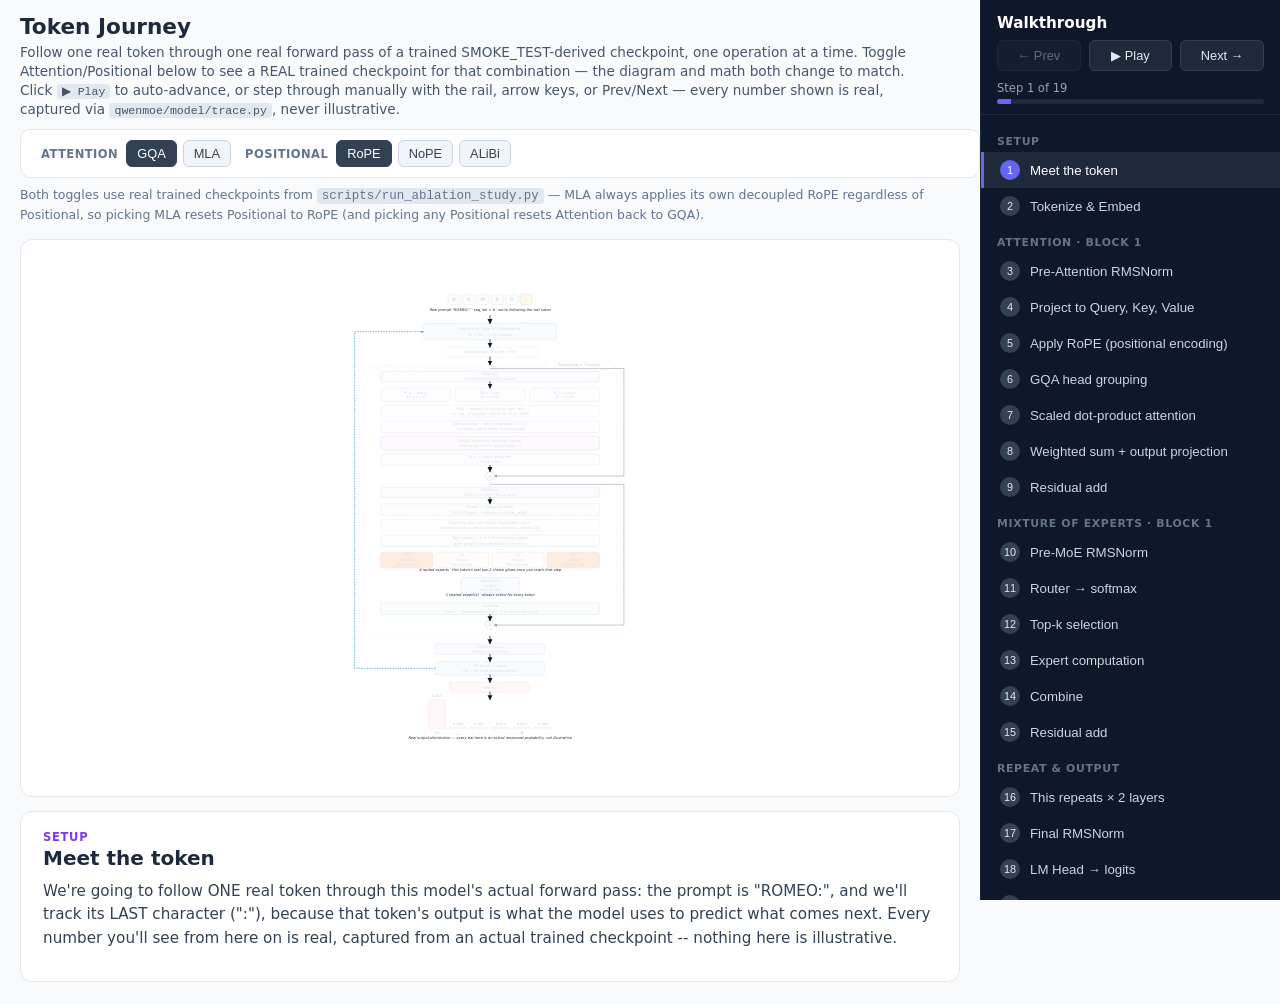
==== token_journey/index.html @ 177bfc70 "Initial commit: Qwen-style MoE model from scratch Implements a small Qwen-style Mixture-of-Experts t" ====
<!DOCTYPE html>
<html lang="en">
<head>
<meta charset="UTF-8">
<meta name="viewport" content="width=device-width, initial-scale=1.0">
<title>Token Journey — QwenMoE Forward Pass Walkthrough</title>
<link rel="stylesheet" href="lib/katex.min.css">
<link rel="stylesheet" href="css/style.css">
</head>
<body>

<header>
  <h1>Token Journey</h1>
  <p class="subtitle">
    Follow one real token through one real forward pass of a trained SMOKE_TEST-derived checkpoint,
    one operation at a time. Toggle Attention/Positional below to see a REAL trained checkpoint for
    that combination — the diagram and math both change to match. Click <code>&#9654; Play</code> to
    auto-advance, or step through manually with the rail, arrow keys, or Prev/Next — every number
    shown is real, captured via <code>qwenmoe/model/trace.py</code>, never illustrative.
  </p>
</header>

<div id="controls">
  <div class="ctrl-group" data-key="attention">
    <span class="ctrl-label">Attention</span>
    <button data-value="gqa">GQA</button>
    <button data-value="mla">MLA</button>
  </div>
  <div class="ctrl-group" data-key="positional">
    <span class="ctrl-label">Positional</span>
    <button data-value="rope">RoPE</button>
    <button data-value="nope">NoPE</button>
    <button data-value="alibi">ALiBi</button>
  </div>
</div>
<p class="axis-note">Both toggles use real trained checkpoints from <code>scripts/run_ablation_study.py</code> —
  MLA always applies its own decoupled RoPE regardless of Positional, so picking MLA resets Positional
  to RoPE (and picking any Positional resets Attention back to GQA).</p>

<div class="main-col">
  <div id="diagram-wrap">
    <svg id="diagram" viewBox="0 0 1000 700" preserveAspectRatio="xMidYMid meet"></svg>
  </div>

  <div class="narrative-card" aria-live="polite">
    <div class="chapter" id="step-chapter"></div>
    <h2 id="step-title"></h2>
    <p class="narrative" id="step-narrative"></p>
    <div class="formula-box" id="step-formula"></div>
    <div class="real-panel" id="step-real"></div>
    <button id="deepdive-btn" class="deepdive-btn" type="button" aria-controls="deepdive-panel" aria-expanded="false" style="display:none">&#128269; Zoom into the math</button>
    <div class="deepdive-panel" id="deepdive-panel" style="display:none"></div>
  </div>
</div>

<aside class="rail" aria-label="Walkthrough navigation">
  <div class="rail-header">
    <h3>Walkthrough</h3>
    <div class="rail-controls">
      <button id="prev-btn" type="button" title="Previous (Left arrow)">&#8592; Prev</button>
      <button id="play-btn" type="button" title="Play / Pause">&#9654; Play</button>
      <button id="next-btn" type="button" title="Next (Right arrow / space)">Next &#8594;</button>
    </div>
    <div class="progress-label" id="progress-label">Step 1</div>
    <div class="progress-track"><div class="progress-fill" id="progress-fill"></div></div>
  </div>
  <div id="rail-steps"></div>
</aside>

<script src="lib/d3.min.js"></script>
<script src="lib/katex.min.js"></script>
<script src="data/trace.js"></script>
<script src="js/store.js"></script>
<script src="js/diagram.js"></script>
<script src="js/camera.js"></script>
<script src="js/steps.js"></script>
<script src="js/render-token.js"></script>
<script src="js/matrix-viz.js"></script>
<script src="js/deep-dive.js"></script>
<script src="js/app.js"></script>
</body>
</html>
---- token_journey/css/style.css ----
/* token_journey/css/style.css */
:root {
  --ink: #1e293b;
  --bg: #f8fafc;
  --rail-w: 300px;
}
* { box-sizing: border-box; }
html, body { margin: 0; padding: 0; background: var(--bg); color: var(--ink); font-family: 'Segoe UI', system-ui, -apple-system, sans-serif; }

header {
  padding: 14px 20px 10px;
  margin-right: var(--rail-w);
}
header h1 { margin: 0 0 4px; font-size: 1.35rem; }
header .subtitle { margin: 0; color: #475569; font-size: 0.85rem; max-width: 900px; line-height: 1.4; }
header .subtitle code { background: #e2e8f0; padding: 1px 5px; border-radius: 4px; font-size: 0.85em; }

#controls {
  display: flex; flex-wrap: wrap; gap: 14px; align-items: center;
  background: #fff; border: 1px solid #e2e8f0; border-radius: 10px;
  padding: 10px 20px; margin: 0 var(--rail-w) 0 20px;
}
.ctrl-group { display: flex; align-items: center; gap: 6px; }
.ctrl-label { font-size: 0.72rem; text-transform: uppercase; letter-spacing: 0.04em; color: #64748b; font-weight: 600; margin-right: 2px; }
.ctrl-group button {
  border: 1px solid #cbd5e1; background: #f1f5f9; color: #334155;
  padding: 5px 10px; border-radius: 6px; font-size: 0.8rem; cursor: pointer;
  transition: background 0.15s, color 0.15s, border-color 0.15s;
}
.ctrl-group button:hover { background: #e2e8f0; }
.ctrl-group button.active { background: #334155; color: #fff; border-color: #334155; }
.axis-note {
  font-size: 0.78rem; color: #64748b; margin: 8px 20px 10px; line-height: 1.5;
  margin-right: var(--rail-w);
}
.axis-note code { background: #e2e8f0; padding: 1px 5px; border-radius: 4px; }

.node.note-good rect { fill: #f0fdf4; stroke: #16a34a; stroke-dasharray: 3 3; }

.main-col {
  margin-right: var(--rail-w);
  padding: 4px 20px 24px;
  display: flex;
  flex-direction: column;
  gap: 14px;
}

#diagram-wrap {
  background: #fff;
  border: 1px solid #e2e8f0;
  border-radius: 12px;
  overflow: hidden;
  height: 62vh;
  min-height: 380px;
}
svg#diagram { width: 100%; height: 100%; display: block; }
svg#diagram text { font-family: 'Segoe UI', system-ui, sans-serif; fill: var(--ink); }
.caption { font-size: 12.5px; fill: #64748b; font-style: italic; }

#viewport { transition: none; } /* d3 drives the transform via .transition() */

.node rect { stroke-width: 1.6; transition: opacity 0.35s ease, filter 0.35s ease; }
.node.token rect { fill: #f1f5f9; stroke: #64748b; }
.node.token.token-target rect { fill: #fde68a; stroke: #b45309; stroke-width: 2.4; }
.node.embed rect { fill: #e0f2fe; stroke: #0284c7; stroke-width: 2; }
.node.plain rect { fill: #ffffff; stroke: #94a3b8; }
.node.norm rect { fill: #eef2ff; stroke: #4f46e5; }
.node.attn-main rect { fill: #f3e8ff; stroke: #7c3aed; stroke-width: 2; }
.node.attn-sub rect { fill: #faf5ff; stroke: #a855f7; }
.node.pos-note rect { fill: #fdf4ff; stroke: #c026d3; stroke-dasharray: 4 3; }
.node.router-note rect { fill: #f0fdfa; stroke: #0d9488; }
.node.combine rect { fill: #ecfdf5; stroke: #059669; stroke-width: 2; }
.node.expert.routed rect { fill: #fff7ed; stroke: #ea580c; }
.node.expert.routed.chosen rect { fill: #fb923c; stroke: #9a3412; }
.node.expert.routed.chosen { animation: glow 1.3s ease-in-out infinite; }
.node.expert.shared rect { fill: #dbeafe; stroke: #2563eb; stroke-width: 2; }
.node.output rect { fill: #ffe4e6; stroke: #e11d48; }
.node.plus circle { fill: #ffffff; stroke: #0f172a; stroke-width: 2; }
.node.plus text { fill: #0f172a; }
.outbar { fill: #fecdd3; stroke: #e11d48; }

.repeat-container { fill: none; stroke: #94a3b8; stroke-width: 2; stroke-dasharray: 9 6; }
.ghost { fill: none; stroke: #cbd5e1; stroke-width: 1.4; stroke-dasharray: 6 5; }
.repeat-tab { fill: #fff; stroke: #94a3b8; }
.skip-line, .tie-line { fill: none; stroke: #94a3b8; stroke-width: 2; }
.tie-line { stroke: #0284c7; stroke-dasharray: 5 4; }
.flow-arrow { stroke: #0f172a; stroke-width: 2.5; stroke-linecap: round; }

[data-focus] { opacity: 1; }
[data-focus].dimmed { opacity: 0.16; }
[data-focus].focused .node rect,
[data-focus].focused rect,
[data-focus].focused circle {
  filter: drop-shadow(0 0 8px rgba(37, 99, 235, 0.55));
  animation: focus-breathe 1.8s ease-in-out infinite;
}
.flow-arrow.focused,
[data-focus].focused .flow-arrow { stroke-dasharray: 8 7; animation: flow-dash 0.9s linear infinite; }

@keyframes glow {
  0%, 100% { filter: drop-shadow(0 0 0 rgba(234, 88, 12, 0)); }
  50% { filter: drop-shadow(0 0 8px rgba(234, 88, 12, 0.9)); }
}

/* ---- Narrative card ---- */
.narrative-card {
  background: #fff;
  border: 1px solid #e2e8f0;
  border-radius: 12px;
  padding: 18px 22px;
}
.narrative-card .chapter { font-size: 0.72rem; text-transform: uppercase; letter-spacing: 0.06em; color: #7c3aed; font-weight: 700; }
.narrative-card h2 { margin: 2px 0 10px; font-size: 1.25rem; }
.narrative-card .narrative { margin: 0 0 12px; line-height: 1.55; color: #334155; font-size: 0.95rem; }
.narrative-card.step-enter > .chapter { animation: stage-in 0.32s ease-out both; }
.narrative-card.step-enter > h2 { animation: stage-in 0.36s 40ms ease-out both; }
.narrative-card.step-enter > .narrative { animation: stage-in 0.4s 80ms ease-out both; }
.narrative-card.step-enter > .formula-box,
.narrative-card.step-enter > .real-panel,
.narrative-card.step-enter > .deepdive-btn { animation: stage-in 0.42s 120ms ease-out both; }
.formula-box { background: #f8fafc; border: 1px solid #e2e8f0; border-radius: 8px; padding: 12px 16px; margin-bottom: 12px; overflow-x: auto; }
.real-panel { background: #eef2ff; border: 1px solid #c7d2fe; border-radius: 8px; padding: 10px 14px; }
.real-label { font-size: 0.75rem; color: #4338ca; font-weight: 700; margin-bottom: 6px; text-transform: uppercase; letter-spacing: 0.03em; }
.real-note { font-size: 0.82rem; color: #4338ca; margin-top: 6px; }

.real-vec { display: flex; flex-wrap: wrap; gap: 6px; margin-bottom: 8px; }
.chip { background: #fff; border: 1px solid #c7d2fe; border-radius: 6px; padding: 4px 8px; font-size: 0.78rem; display: flex; flex-direction: column; align-items: center; min-width: 44px; }
.chip-idx { font-size: 0.68rem; color: #6366f1; font-weight: 700; }
.chip-val { font-family: 'SF Mono', Consolas, monospace; }
.chip-more { color: #64748b; font-style: italic; }

.heatmap { display: flex; flex-direction: column; gap: 4px; }
.heat-row { display: flex; align-items: center; gap: 4px; font-size: 0.72rem; }
.heat-head { width: 46px; color: #64748b; flex-shrink: 0; }
.heat-cell { width: 28px; height: 24px; display: inline-flex; align-items: center; justify-content: center; border-radius: 4px; border: 1px solid rgba(0,0,0,0.08); color: #1e293b; font-weight: 600; }

.topk-list { display: flex; gap: 10px; flex-wrap: wrap; }
.topk-item { background: #fff7ed; border: 1px solid #ea580c; border-radius: 8px; padding: 6px 12px; display: flex; flex-direction: column; align-items: center; }
.topk-expert { font-weight: 700; color: #9a3412; }
.topk-weight { font-size: 0.78rem; color: #7c2d12; }

.prob-bars { display: flex; align-items: flex-end; gap: 10px; height: 64px; }
.prob-bar-wrap { display: flex; flex-direction: column; align-items: center; gap: 4px; font-size: 0.72rem; color: #4338ca; }
.prob-bar { width: 20px; background: #6366f1; border-radius: 3px 3px 0 0; }

/* ---- Deep-dive: real matrix multiplication / elementwise animations ---- */
.deepdive-btn {
  margin-top: 10px;
  background: #4338ca; color: #fff; border: none; border-radius: 8px;
  padding: 9px 16px; font-size: 0.85rem; cursor: pointer; font-weight: 600;
}
.deepdive-btn:hover { background: #3730a3; }
.deepdive-btn:focus-visible,
.mm-controls button:focus-visible,
.expert-tabs button:focus-visible,
.rail-controls button:focus-visible,
.rail-step:focus-visible { outline: 3px solid #f59e0b; outline-offset: 2px; }

.deepdive-panel {
  margin-top: 12px;
  background: #0f172a;
  color: #e2e8f0;
  border-radius: 10px;
  padding: 18px 20px;
  overflow-x: auto;
  line-height: 1.5;
  container-type: inline-size;
  animation: panel-enter 0.35s cubic-bezier(0.22, 1, 0.36, 1) both;
}
.deepdive-panel > div + div { margin-top: 20px; padding-top: 20px; border-top: 1px dashed #1e293b; }

/* KaTeX renders white-on-transparent by default; retint for the dark panel */
.deepdive-panel .katex { color: #e0e7ff; font-size: 1.05em; }
.deepdive-panel .mm-detail .katex { color: #fde68a; font-size: 1rem; }

.mm-formula-line { margin-bottom: 14px; overflow-x: auto; animation: stage-in 0.4s ease-out both; }
.mm-flow { display: flex; align-items: flex-start; gap: 20px; flex-wrap: wrap; margin-bottom: 14px; }
.mm-block { display: flex; flex-direction: column; gap: 6px; max-width: 100%; animation: stage-in 0.4s 0.08s ease-out both; }
.mm-label {
  font-size: 0.74rem; color: #94a3b8; font-weight: 700;
  text-transform: uppercase; letter-spacing: 0.03em;
}
.mm-dim { color: #64748b; font-weight: 400; text-transform: none; letter-spacing: 0; }
.mm-op { font-size: 1.4rem; color: #818cf8; font-weight: 700; align-self: center; margin-top: 18px; }

.mm-vec { display: flex; gap: 4px; flex-wrap: nowrap; }
.mm-mat { display: grid; gap: 3px; }
.mm-mat-row { display: contents; }
.mm-cell {
  flex-shrink: 0;
  background: #1e293b; border: 1px solid #334155; border-radius: 4px;
  font-size: 0.78rem; font-family: 'SF Mono', 'Consolas', monospace;
  font-variant-numeric: tabular-nums;
  padding: 6px 4px; text-align: right; color: #cbd5e1;
}
.mm-cell.hi-col { background: #4338ca; border-color: #818cf8; color: #fff; animation: column-pulse 0.5s ease-out both; }
.mm-cell.active { background: #ea580c; border-color: #fdba74; color: #fff; font-weight: 700; animation: result-pop 0.45s ease-out both; }
.mm-more { font-size: 0.72rem; color: #64748b; font-style: italic; min-height: 1.2em; }
.mm-detail {
  background: #1e293b; border-radius: 8px; padding: 12px 16px;
  margin-bottom: 12px; overflow-x: auto;
}
.mm-note {
  font-size: 0.85rem; color: #cbd5e1; background: #1e293b;
  border-radius: 8px; padding: 10px 14px; margin-bottom: 12px; line-height: 1.55;
}
.mm-note b, .mm-note strong { color: #fbbf24; }
.mm-controls { display: flex; align-items: center; gap: 10px; flex-wrap: wrap; }
.mm-controls button {
  background: #1e293b; color: #e2e8f0; border: 1px solid #334155;
  border-radius: 6px; padding: 6px 12px; font-size: 0.8rem; cursor: pointer;
  font-weight: 600;
}
.mm-controls button:hover { background: #334155; border-color: #6366f1; }
.mm-status { font-size: 0.78rem; color: #94a3b8; font-variant-numeric: tabular-nums; }

.ew-flow { display: flex; align-items: flex-start; gap: 22px; flex-wrap: wrap; row-gap: 20px; }
.ew-step {
  display: flex; flex-direction: column; gap: 6px;
  animation: stage-in 0.42s calc(var(--stage, 0) * 90ms) ease-out both;
}
.ew-label {
  font-size: 0.74rem; color: #94a3b8; font-weight: 700;
  text-transform: uppercase; letter-spacing: 0.03em;
}
.ew-arrow { font-size: 1.4rem; color: #818cf8; font-weight: 700; align-self: center; margin-top: 18px; }

.rl-rows { display: flex; flex-direction: column; gap: 6px; }
.rl-row { display: flex; align-items: center; gap: 10px; padding: 4px 6px; border-radius: 6px; animation: stage-in 0.4s calc(var(--stage, 0) * 70ms) ease-out both; }
.rl-row.rl-target { background: rgba(99, 102, 241, 0.25); border: 1px solid #6366f1; }
.rl-tok { width: 24px; text-align: center; font-weight: 700; color: #fbbf24; }

.gqa-grid { display: grid; grid-template-columns: repeat(auto-fit, minmax(245px, 1fr)); gap: 12px; }
.gqa-card {
  min-width: 0; background: #111c31; border: 1px solid #334155;
  border-radius: 8px; padding: 12px; overflow-x: auto;
  animation: stage-in 0.42s calc(var(--stage, 0) * 90ms) ease-out both;
}
.gqa-card .mm-label { margin-top: 9px; }
.gqa-route { display: flex; align-items: center; justify-content: space-between; gap: 8px; color: #e0e7ff; }
.gqa-route span { color: #94a3b8; font-size: 0.76rem; text-transform: uppercase; }

.topk-grid { display: grid; grid-template-columns: repeat(auto-fit, minmax(120px, 1fr)); gap: 10px; }
.topk-card {
  display: flex; flex-direction: column; gap: 3px; position: relative;
  background: #111c31; border: 1px solid #334155; border-radius: 8px; padding: 12px;
  animation: stage-in 0.42s calc(var(--stage, 0) * 90ms) ease-out both;
}
.topk-card.selected { background: #312e18; border-color: #f59e0b; color: #fef3c7; }
.topk-card.skipped { opacity: 0.58; }
.topk-rank { color: #94a3b8; font-size: 0.7rem; text-transform: uppercase; letter-spacing: 0.03em; }
.topk-card.selected .topk-rank { color: #fbbf24; }

.expert-tabs { display: flex; gap: 8px; flex-wrap: wrap; }
.expert-tabs button {
  background: #1e293b; color: #cbd5e1; border: 1px solid #475569;
  border-radius: 6px; padding: 7px 12px; font: inherit; font-size: 0.8rem;
  font-weight: 700; cursor: pointer;
}
.expert-tabs button:hover { border-color: #818cf8; background: #273449; }
.expert-tabs button[aria-selected="true"] { background: #4f46e5; border-color: #818cf8; color: #fff; }
.expert-body > div + div { margin-top: 20px; padding-top: 20px; border-top: 1px dashed #334155; }
.math-stack > div + div { margin-top: 20px; padding-top: 20px; border-top: 1px dashed #334155; }

.sum-flow { display: flex; flex-direction: column; gap: 12px; }
.sum-row {
  background: #111c31; border-left: 3px solid #475569; border-radius: 0 8px 8px 0;
  padding: 10px 12px; overflow-x: auto;
  animation: stage-in 0.42s calc(var(--stage, 0) * 100ms) ease-out both;
}
.sum-row.result { border-left-color: #f97316; background: #251d1a; }

@keyframes panel-enter {
  from { opacity: 0; transform: translateY(8px); }
  to { opacity: 1; transform: translateY(0); }
}
@keyframes stage-in {
  from { opacity: 0; transform: translateY(7px); }
  to { opacity: 1; transform: translateY(0); }
}
@keyframes column-pulse {
  0% { box-shadow: 0 0 0 0 rgba(129, 140, 248, 0.65); }
  100% { box-shadow: 0 0 0 5px rgba(129, 140, 248, 0); }
}
@keyframes result-pop {
  0% { transform: scale(0.88); }
  70% { transform: scale(1.06); }
  100% { transform: scale(1); }
}
@keyframes focus-breathe {
  0%, 100% { filter: drop-shadow(0 0 4px rgba(37, 99, 235, 0.35)); }
  50% { filter: drop-shadow(0 0 11px rgba(37, 99, 235, 0.72)); }
}
@keyframes flow-dash { to { stroke-dashoffset: -15; } }

@container (max-width: 900px) {
  .mm-flow { flex-direction: column; flex-wrap: nowrap; gap: 8px; }
  .mm-op { align-self: flex-start; margin: 0 0 0 14px; line-height: 1; }
  .ew-flow { flex-direction: column; flex-wrap: nowrap; gap: 8px; }
  .ew-arrow { align-self: flex-start; margin: 0 0 0 16px; transform: rotate(90deg); line-height: 1; }
}

@media (prefers-reduced-motion: reduce) {
  *, *::before, *::after { scroll-behavior: auto !important; animation-duration: 0.01ms !important; animation-iteration-count: 1 !important; transition-duration: 0.01ms !important; }
}

/* ---- Right-side step rail ("animation bar") ---- */
.rail {
  position: fixed;
  top: 0; right: 0;
  width: var(--rail-w);
  height: 100vh;
  background: #0f172a;
  color: #e2e8f0;
  display: flex;
  flex-direction: column;
  border-left: 1px solid #1e293b;
}
.rail-header { padding: 14px 16px 10px; border-bottom: 1px solid #1e293b; }
.rail-header h3 { margin: 0 0 8px; font-size: 0.95rem; color: #fff; }
.rail-controls { display: flex; gap: 8px; margin-bottom: 10px; }
.rail-controls button {
  flex: 1;
  background: #1e293b;
  color: #e2e8f0;
  border: 1px solid #334155;
  border-radius: 6px;
  padding: 7px 8px;
  font-size: 0.8rem;
  cursor: pointer;
}
.rail-controls button:hover:not(:disabled) { background: #334155; }
.rail-controls button:disabled { opacity: 0.4; cursor: not-allowed; }
#play-btn.playing { background: #4f46e5; border-color: #4f46e5; }
.progress-label { font-size: 0.72rem; color: #94a3b8; margin-bottom: 4px; }
.progress-track { height: 5px; background: #1e293b; border-radius: 3px; overflow: hidden; }
.progress-fill { height: 100%; background: #6366f1; width: 0%; transition: width 0.3s ease; }

#rail-steps { flex: 1; overflow-y: auto; padding: 8px 0 16px; }
.rail-chapter { padding: 12px 16px 4px; font-size: 0.68rem; text-transform: uppercase; letter-spacing: 0.06em; color: #64748b; font-weight: 700; }
.rail-step {
  display: flex;
  align-items: center;
  gap: 10px;
  width: 100%;
  text-align: left;
  background: transparent;
  border: none;
  color: #cbd5e1;
  padding: 8px 16px;
  cursor: pointer;
  font-size: 0.83rem;
  border-left: 3px solid transparent;
}
.rail-step:hover { background: #1e293b; }
.rail-step.active { background: #1e293b; color: #fff; border-left-color: #6366f1; }
.rail-num {
  width: 20px; height: 20px; border-radius: 50%;
  background: #334155; color: #e2e8f0;
  display: inline-flex; align-items: center; justify-content: center;
  font-size: 0.68rem; flex-shrink: 0;
}
.rail-step.active .rail-num { background: #6366f1; color: #fff; }
.rail-step.active .rail-num { animation: result-pop 0.35s ease-out both; }

@media (max-width: 900px) {
  :root { --rail-w: 0px; }
  body { padding-bottom: 154px; }
  header { padding: 12px 14px 8px; }
  .main-col { padding: 4px 14px 18px; }
  #diagram-wrap { height: 48vh; min-height: 300px; }
  .rail {
    top: auto; bottom: 0; left: 0;
    width: 100%; height: 142px;
    border-left: 0; border-top: 1px solid #334155;
    box-shadow: 0 -8px 24px rgba(15, 23, 42, 0.18);
  }
  .rail-header { padding: 8px 12px 7px; }
  .rail-header h3 { display: none; }
  .rail-controls { margin-bottom: 6px; }
  .rail-controls button { padding: 6px 8px; }
  #rail-steps {
    display: flex; flex: none; gap: 6px;
    overflow-x: auto; overflow-y: hidden;
    padding: 7px 12px 10px;
    scroll-snap-type: x proximity;
  }
  .rail-chapter { display: none; }
  .rail-step {
    width: auto; min-width: 42px; height: 36px;
    justify-content: center; flex: 0 0 auto;
    padding: 6px; border-left: 0; border-bottom: 3px solid transparent;
    border-radius: 6px 6px 0 0; scroll-snap-align: center;
  }
  .rail-step.active { border-left-color: transparent; border-bottom-color: #818cf8; }
  .rail-title { display: none; }
  .rail-num { width: 22px; height: 22px; }
}
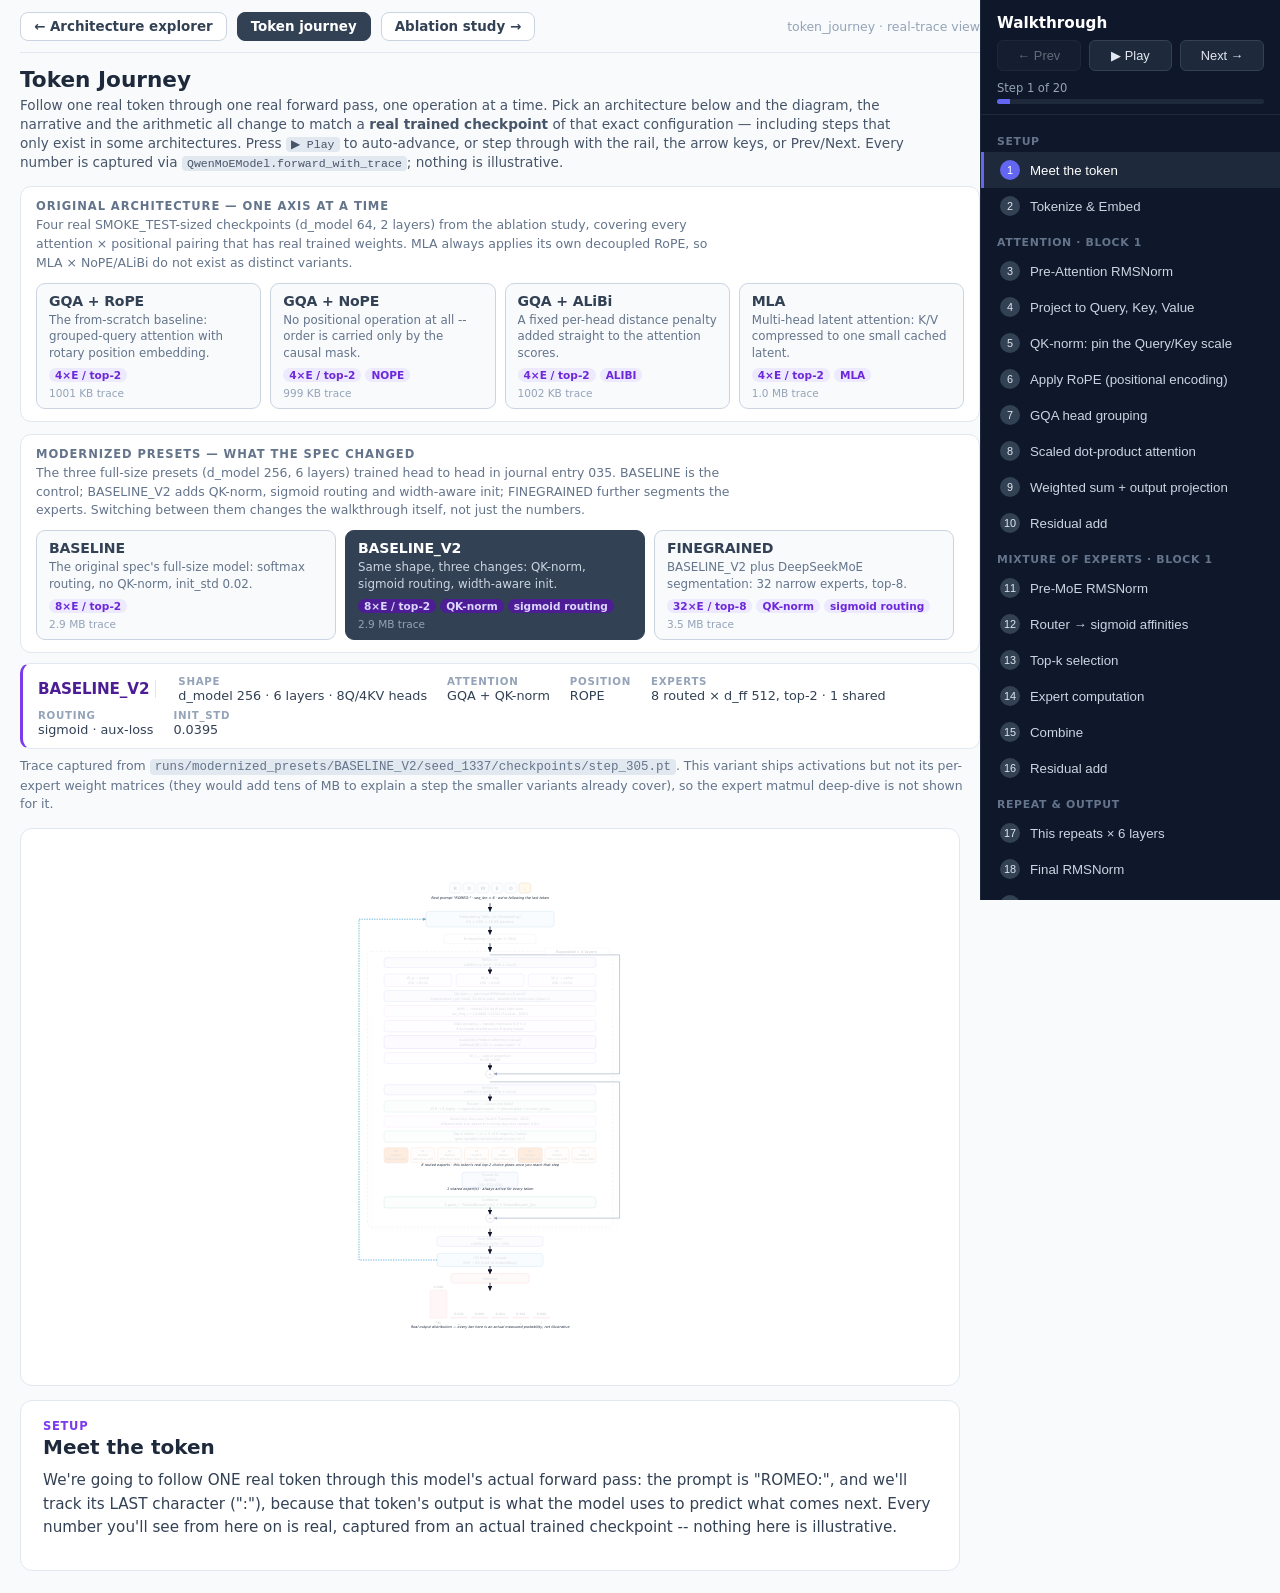
==== commit 43a2be9e: "moe-modernization: teach both visualizations the modernized model (journal 036) Both interactive pag" ====
--- a/token_journey/index.html
+++ b/token_journey/index.html
@@ -9,36 +9,34 @@
 </head>
 <body>
 
+<nav class="pagenav">
+  <a href="architecture.html">&larr; Architecture explorer</a>
+  <span class="here">Token journey</span>
+  <a href="../ablation_study/index.html">Ablation study &rarr;</a>
+  <span class="sep">token_journey &middot; real-trace view</span>
+</nav>
+
 <header>
   <h1>Token Journey</h1>
   <p class="subtitle">
-    Follow one real token through one real forward pass of a trained SMOKE_TEST-derived checkpoint,
-    one operation at a time. Toggle Attention/Positional below to see a REAL trained checkpoint for
-    that combination — the diagram and math both change to match. Click <code>&#9654; Play</code> to
-    auto-advance, or step through manually with the rail, arrow keys, or Prev/Next — every number
-    shown is real, captured via <code>qwenmoe/model/trace.py</code>, never illustrative.
+    Follow one real token through one real forward pass, one operation at a time. Pick an architecture
+    below and the diagram, the narrative and the arithmetic all change to match a
+    <strong>real trained checkpoint</strong> of that exact configuration — including steps that only
+    exist in some architectures. Press <code>&#9654; Play</code> to auto-advance, or step through with the
+    rail, the arrow keys, or Prev/Next. Every number is captured via
+    <code>QwenMoEModel.forward_with_trace</code>; nothing is illustrative.
   </p>
 </header>
 
-<div id="controls">
-  <div class="ctrl-group" data-key="attention">
-    <span class="ctrl-label">Attention</span>
-    <button data-value="gqa">GQA</button>
-    <button data-value="mla">MLA</button>
-  </div>
-  <div class="ctrl-group" data-key="positional">
-    <span class="ctrl-label">Positional</span>
-    <button data-value="rope">RoPE</button>
-    <button data-value="nope">NoPE</button>
-    <button data-value="alibi">ALiBi</button>
-  </div>
-</div>
-<p class="axis-note">Both toggles use real trained checkpoints from <code>scripts/run_ablation_study.py</code> —
-  MLA always applies its own decoupled RoPE regardless of Positional, so picking MLA resets Positional
-  to RoPE (and picking any Positional resets Attention back to GQA).</p>
+<div id="variant-picker"></div>
+
+<div id="arch-summary" aria-live="polite"></div>
+
+<p class="axis-note" id="variant-note"></p>
 
 <div class="main-col">
   <div id="diagram-wrap">
+    <div id="diagram-loading" class="loading-veil" hidden><span class="spinner"></span><span id="loading-text">Loading trace…</span></div>
     <svg id="diagram" viewBox="0 0 1000 700" preserveAspectRatio="xMidYMid meet"></svg>
   </div>
 
@@ -69,7 +67,7 @@
 
 <script src="lib/d3.min.js"></script>
 <script src="lib/katex.min.js"></script>
-<script src="data/trace.js"></script>
+<script src="data/manifest.js"></script>
 <script src="js/store.js"></script>
 <script src="js/diagram.js"></script>
 <script src="js/camera.js"></script>
--- a/token_journey/css/style.css
+++ b/token_journey/css/style.css
@@ -15,20 +15,94 @@
 header .subtitle { margin: 0; color: #475569; font-size: 0.85rem; max-width: 900px; line-height: 1.4; }
 header .subtitle code { background: #e2e8f0; padding: 1px 5px; border-radius: 4px; font-size: 0.85em; }
 
-#controls {
-  display: flex; flex-wrap: wrap; gap: 14px; align-items: center;
-  background: #fff; border: 1px solid #e2e8f0; border-radius: 10px;
-  padding: 10px 20px; margin: 0 var(--rail-w) 0 20px;
-}
-.ctrl-group { display: flex; align-items: center; gap: 6px; }
-.ctrl-label { font-size: 0.72rem; text-transform: uppercase; letter-spacing: 0.04em; color: #64748b; font-weight: 600; margin-right: 2px; }
-.ctrl-group button {
-  border: 1px solid #cbd5e1; background: #f1f5f9; color: #334155;
-  padding: 5px 10px; border-radius: 6px; font-size: 0.8rem; cursor: pointer;
-  transition: background 0.15s, color 0.15s, border-color 0.15s;
-}
-.ctrl-group button:hover { background: #e2e8f0; }
-.ctrl-group button.active { background: #334155; color: #fff; border-color: #334155; }
+/* ---- variant picker: one card per real trained checkpoint ---- */
+#variant-picker { margin: 4px 20px 0; margin-right: var(--rail-w); display: grid; gap: 12px; }
+.variant-family {
+  background: #fff; border: 1px solid #e2e8f0; border-radius: 11px; padding: 12px 15px;
+}
+.variant-family > h3 {
+  margin: 0 0 3px; font-size: 0.72rem; text-transform: uppercase;
+  letter-spacing: 0.08em; color: #64748b; font-weight: 700;
+}
+.vf-note { margin: 0 0 10px; font-size: 0.78rem; color: #64748b; line-height: 1.5; max-width: 88ch; }
+.variant-cards { display: flex; flex-wrap: wrap; gap: 9px; }
+.variant-card {
+  flex: 1 1 190px; max-width: 300px; text-align: left; cursor: pointer;
+  display: flex; flex-direction: column; gap: 3px;
+  border: 1px solid #cbd5e1; background: #f8fafc; border-radius: 9px;
+  padding: 9px 12px; font: inherit; color: #334155;
+  transition: border-color .15s, background .15s, transform .15s, box-shadow .15s;
+}
+.variant-card:hover {
+  border-color: #7c3aed; transform: translateY(-1px);
+  box-shadow: 0 3px 10px rgba(124, 58, 237, .12);
+}
+.variant-card.active {
+  background: #334155; border-color: #334155; color: #fff;
+}
+.vc-name { font-weight: 700; font-size: 0.88rem; letter-spacing: -0.01em; }
+.vc-blurb { font-size: 0.74rem; line-height: 1.42; color: #64748b; }
+.variant-card.active .vc-blurb { color: #cbd5e1; }
+.vc-tags { display: flex; flex-wrap: wrap; gap: 4px; margin-top: 3px; }
+.vc-tag {
+  font-size: 0.66rem; font-weight: 600; padding: 1px 6px; border-radius: 999px;
+  background: #ede9fe; color: #6d28d9; white-space: nowrap;
+}
+.variant-card.active .vc-tag { background: #4c1d95; color: #ddd6fe; }
+.vc-size { font-size: 0.66rem; color: #94a3b8; margin-top: 2px; }
+.variant-card.active .vc-size { color: #94a3b8; }
+
+/* ---- architecture summary strip ---- */
+#arch-summary {
+  margin: 10px 20px 0; margin-right: var(--rail-w);
+  background: #fff; border: 1px solid #e2e8f0; border-left: 3px solid #7c3aed;
+  border-radius: 10px; padding: 11px 15px;
+  display: flex; flex-wrap: wrap; align-items: center; gap: 6px 20px;
+}
+#arch-summary .as-title {
+  font-weight: 700; font-size: 0.95rem; letter-spacing: -0.01em; color: #4c1d95;
+  padding-right: 6px; border-right: 1px solid #e2e8f0; margin-right: 2px;
+}
+.as-item { display: flex; flex-direction: column; gap: 1px; }
+.as-k {
+  font-size: 0.64rem; text-transform: uppercase; letter-spacing: 0.07em;
+  color: #94a3b8; font-weight: 700;
+}
+.as-v { font-size: 0.8rem; color: #334155; font-variant-numeric: tabular-nums; }
+
+/* ---- loading veil while a variant's trace streams in ---- */
+#diagram-wrap { position: relative; }
+.loading-veil {
+  position: absolute; inset: 0; z-index: 5;
+  display: flex; align-items: center; justify-content: center; gap: 12px;
+  background: rgba(248, 250, 252, 0.88); backdrop-filter: blur(2px);
+  font-size: 0.88rem; color: #475569; border-radius: 10px;
+}
+.loading-veil[hidden] { display: none; }
+.spinner {
+  width: 17px; height: 17px; border: 2.5px solid #cbd5e1; border-top-color: #7c3aed;
+  border-radius: 50%; animation: spin .8s linear infinite;
+}
+@keyframes spin { to { transform: rotate(360deg); } }
+
+/* ---- QK-norm before/after panel ---- */
+.qkn-row { display: flex; align-items: flex-end; gap: 10px; margin-bottom: 8px; }
+.qkn-label {
+  width: 46px; flex: none; font-size: 0.72rem; font-weight: 700; color: #64748b;
+  text-transform: uppercase; letter-spacing: 0.03em; padding-bottom: 14px;
+}
+.qkn-heads { display: flex; gap: 7px; flex-wrap: wrap; }
+.qkn-head { display: flex; flex-direction: column; align-items: center; gap: 3px; }
+.qkn-bars { display: flex; align-items: flex-end; gap: 2px; height: 36px; }
+.qkn-bar { width: 9px; border-radius: 2px 2px 0 0; display: block; }
+.qkn-bar.pre { background: #94a3b8; }
+.qkn-bar.post { background: #7c3aed; }
+.qkn-h { font-size: 0.62rem; color: #94a3b8; }
+.qkn-key {
+  display: inline-block; width: 9px; height: 9px; border-radius: 2px; vertical-align: 0;
+}
+.qkn-key.pre { background: #94a3b8; }
+.qkn-key.post { background: #7c3aed; }
 .axis-note {
   font-size: 0.78rem; color: #64748b; margin: 8px 20px 10px; line-height: 1.5;
   margin-right: var(--rail-w);
@@ -396,3 +470,36 @@
   .rail-title { display: none; }
   .rail-num { width: 22px; height: 22px; }
 }
+
+/* ---- routing comparison (softmax vs sigmoid on the same real logits) ---- */
+.rc-title {
+  font-size: 0.72rem; text-transform: uppercase; letter-spacing: 0.08em;
+  color: #94a3b8; font-weight: 700; margin: 18px 0 10px;
+}
+.rc-cols { display: grid; grid-template-columns: repeat(auto-fit, minmax(230px, 1fr)); gap: 20px; }
+.rc-h { font-size: 0.78rem; color: #cbd5e1; margin-bottom: 7px; }
+.rc-row { display: flex; align-items: center; gap: 8px; font-size: 0.76rem; margin-bottom: 4px; }
+.rc-row .rc-e { width: 26px; flex: none; color: #94a3b8; font-family: 'SF Mono', ui-monospace, monospace; }
+.rc-row .rc-track { flex: 1; height: 13px; background: #1e293b; border-radius: 3px; overflow: hidden; min-width: 60px; }
+.rc-row .rc-fill { display: block; height: 100%; border-radius: 3px; }
+.rc-row .rc-v {
+  width: 54px; flex: none; text-align: right; color: #e2e8f0;
+  font-family: 'SF Mono', ui-monospace, monospace; font-variant-numeric: tabular-nums;
+}
+.rc-row.chosen .rc-e { color: #fbbf24; font-weight: 700; }
+.rc-stat { font-size: 0.72rem; color: #94a3b8; margin-top: 7px; font-variant-numeric: tabular-nums; }
+
+/* ---- cross-page nav shared with architecture.html ---- */
+.pagenav {
+  display: flex; align-items: center; gap: 10px; flex-wrap: wrap;
+  margin: 0 20px; margin-right: var(--rail-w);
+  padding: 12px 0 11px; border-bottom: 1px solid #e2e8f0;
+}
+.pagenav a, .pagenav span.here {
+  font-size: 0.84rem; font-weight: 600; text-decoration: none;
+  padding: 6px 13px; border-radius: 8px; border: 1px solid #cbd5e1;
+  color: #334155; background: #fff;
+}
+.pagenav span.here { background: #334155; color: #fff; border-color: #334155; }
+.pagenav a:hover { border-color: #7c3aed; color: #6d28d9; }
+.pagenav .sep { color: #94a3b8; font-size: 0.78rem; margin-left: auto; }
